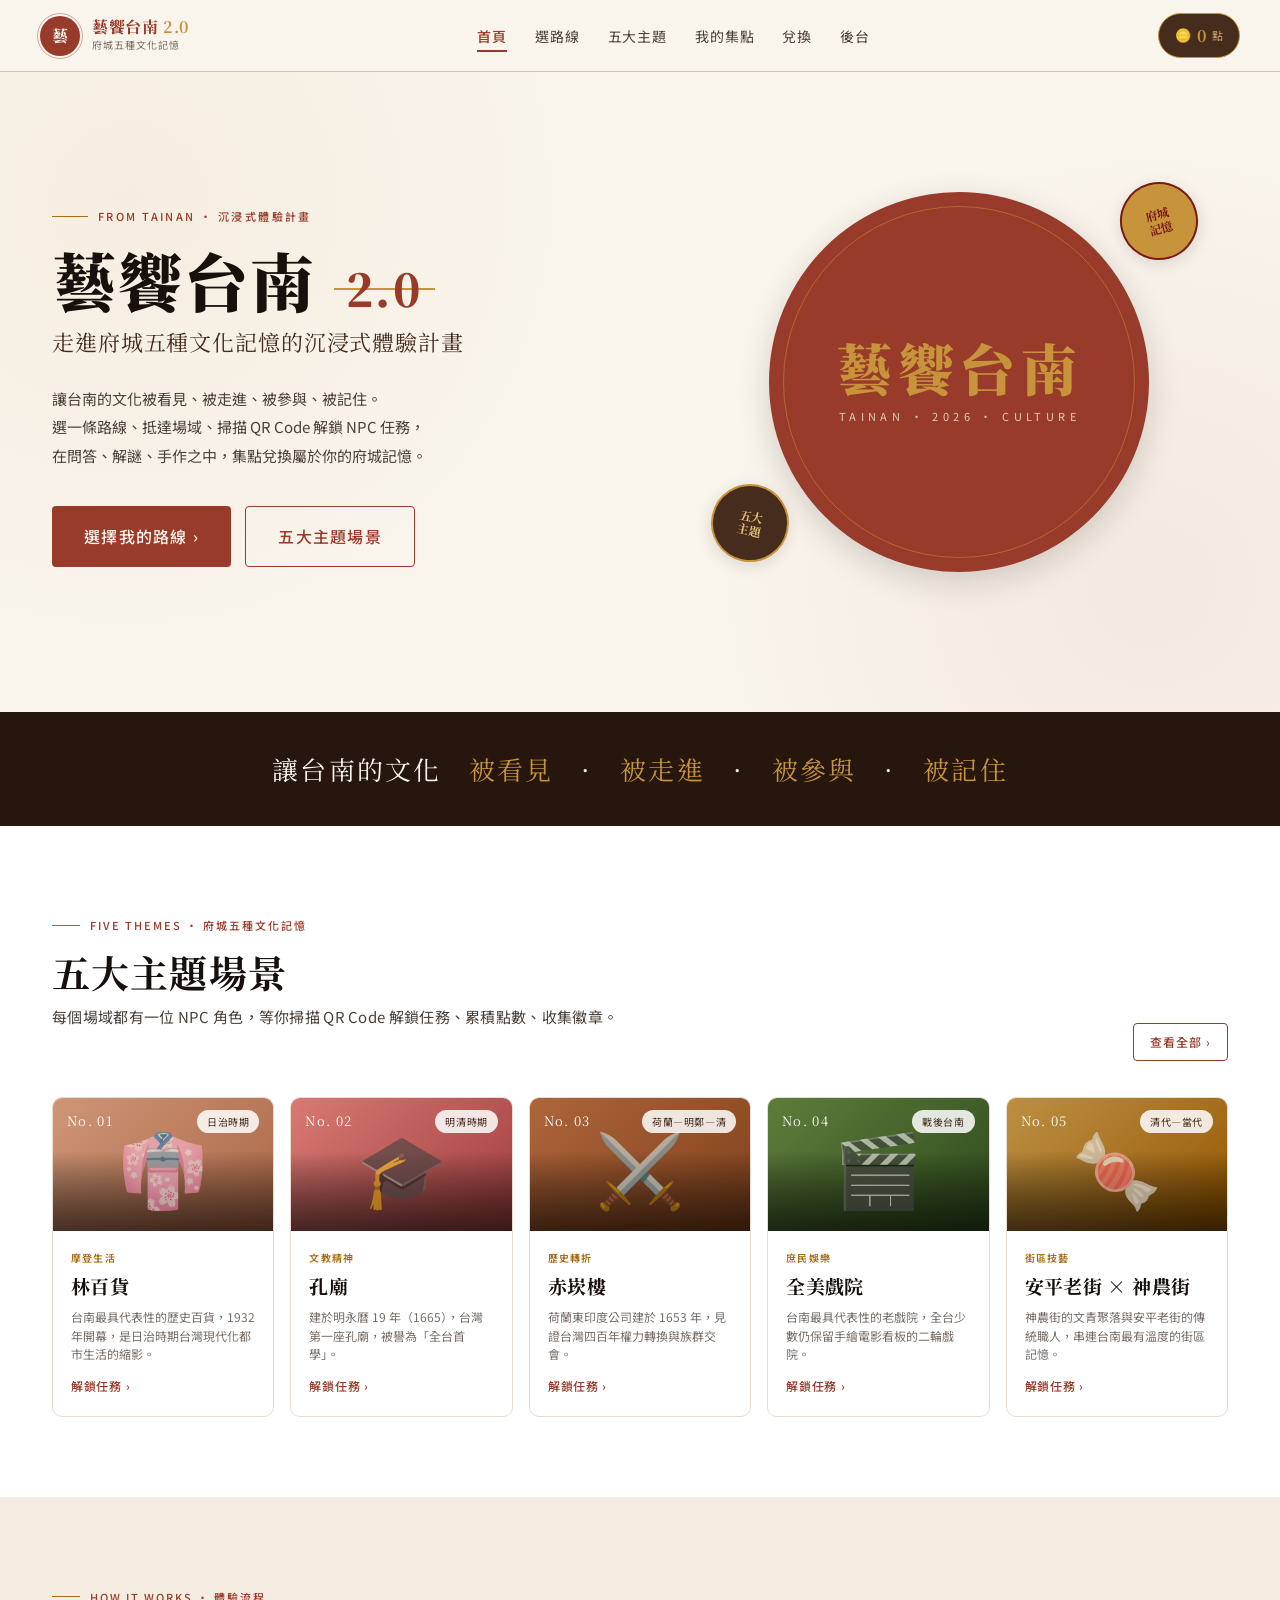
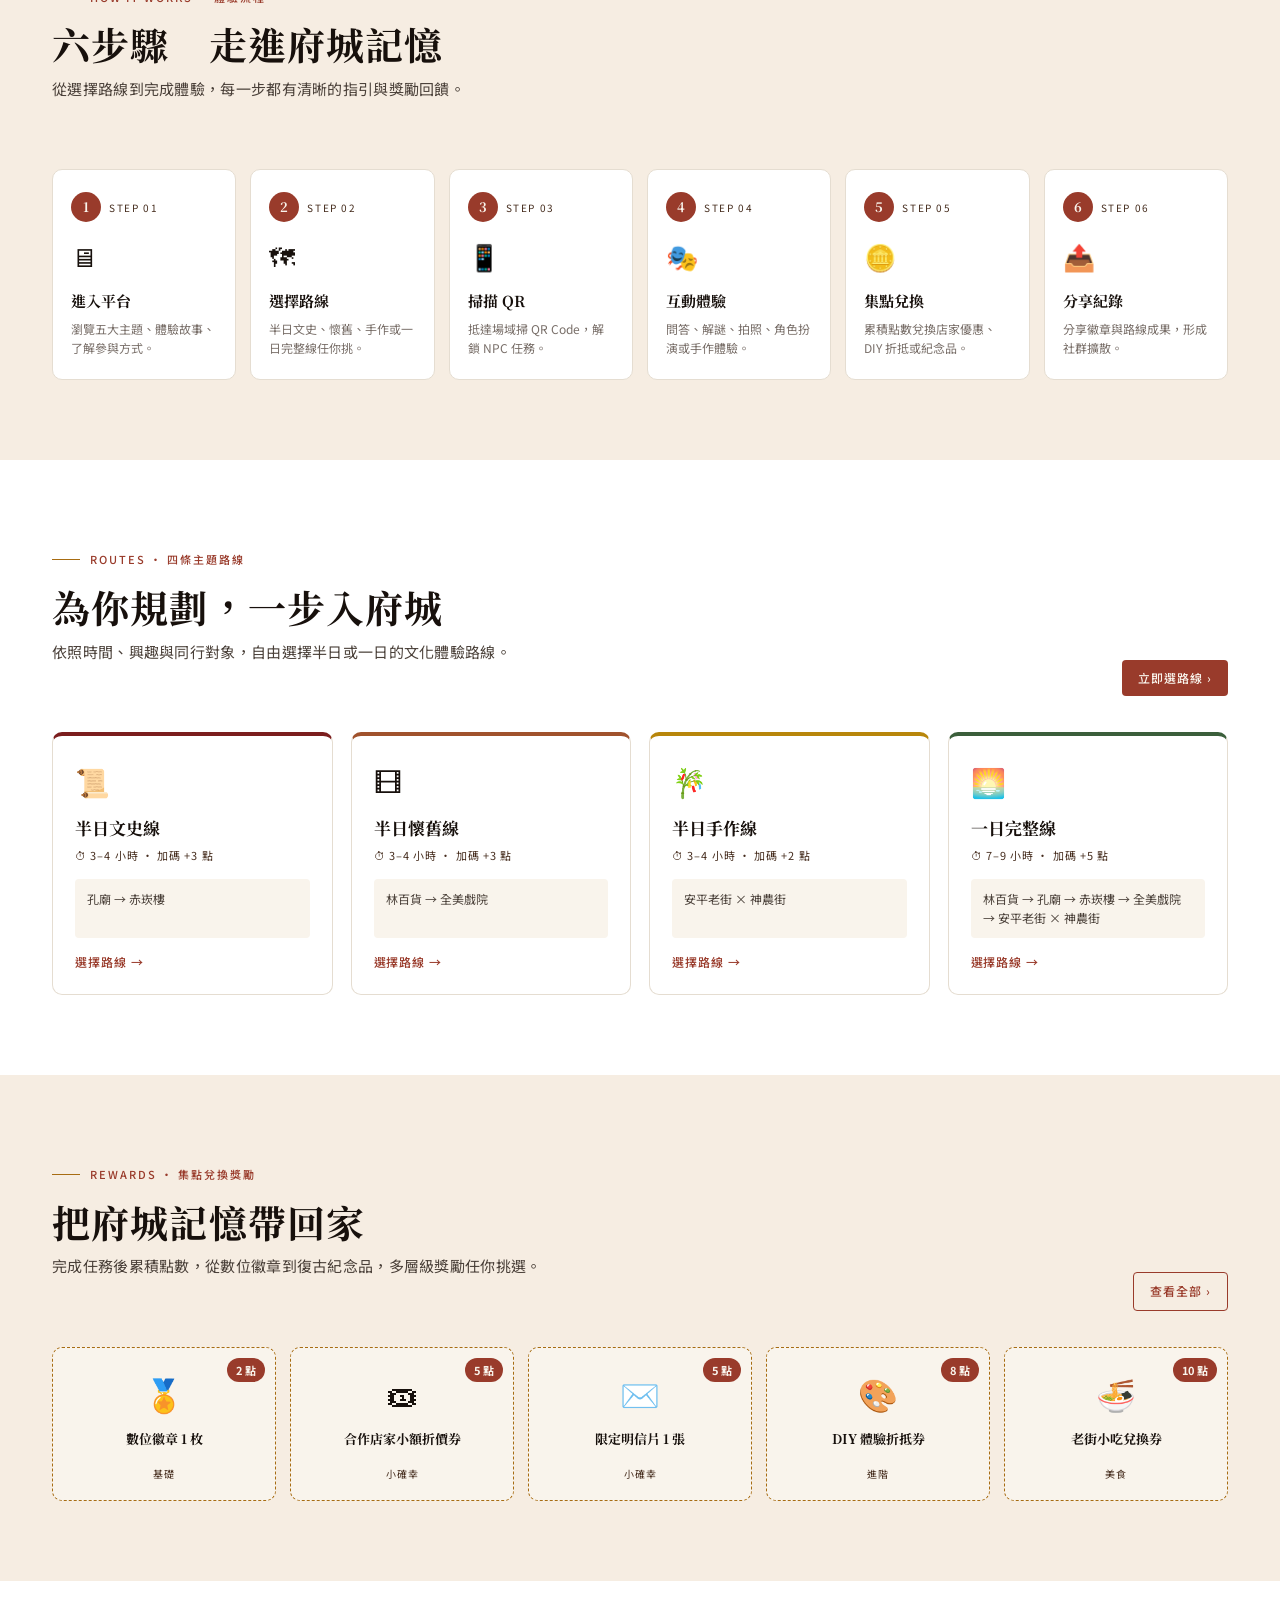
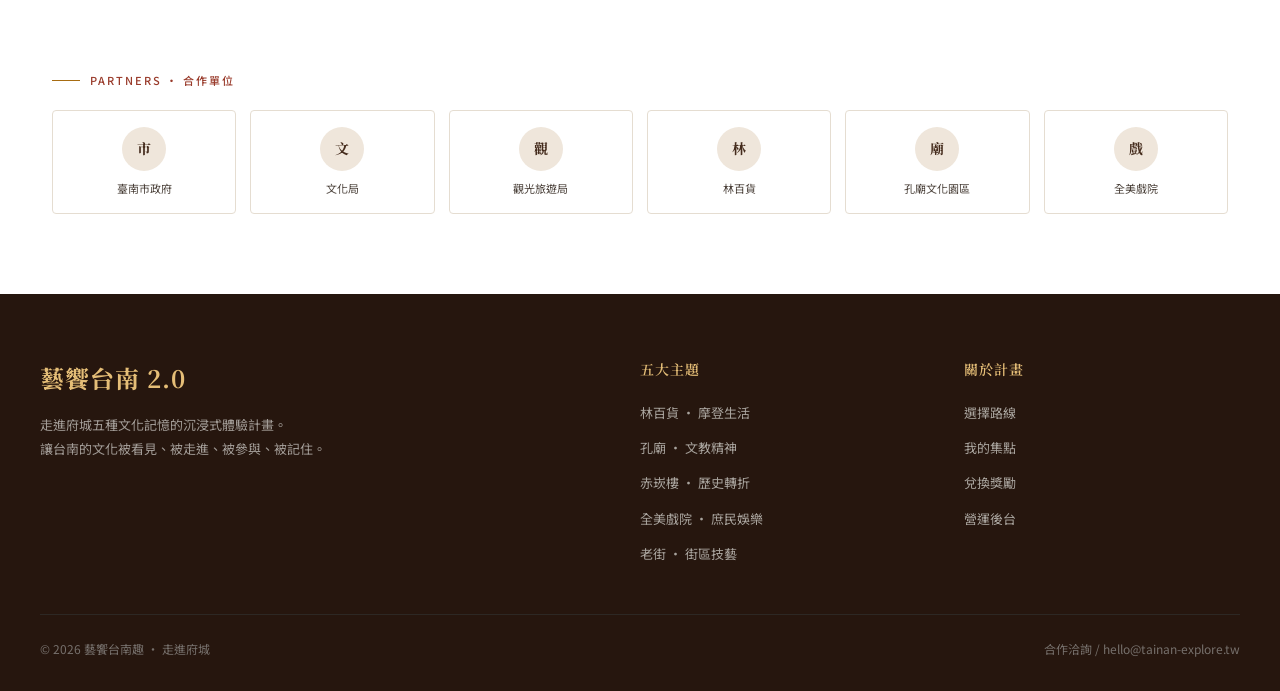
==== index.html @ fda9ffad "deploy: 藝饗台南 2.0 完整網站（全頁面）" ====
<!DOCTYPE html>
<html lang="zh-TW">
<head>
<meta charset="UTF-8">
<meta name="viewport" content="width=device-width, initial-scale=1.0">
<title>藝饗台南 2.0 — 走進府城五種文化記憶</title>
<link rel="preconnect" href="https://fonts.googleapis.com">
<link rel="preconnect" href="https://fonts.gstatic.com" crossorigin>
<link href="https://fonts.googleapis.com/css2?family=Noto+Serif+TC:wght@400;500;600;700;900&family=Noto+Sans+TC:wght@300;400;500;700&display=swap" rel="stylesheet">

<style>
/* ============================================================
   藝饗台南 2.0 — 全域樣式
   米白 / 磚紅 / 深咖啡 / 墨綠 / 暖金
   ============================================================ */

:root {
  --cream:        oklch(97% 0.012 80);
  --cream-mid:    oklch(93% 0.018 75);
  --cream-dark:   oklch(88% 0.022 72);
  --brick:        oklch(48% 0.13 32);
  --brick-deep:   oklch(38% 0.13 28);
  --brick-light:  oklch(60% 0.12 32);
  --coffee:       oklch(32% 0.045 50);
  --coffee-dark:  oklch(22% 0.03 50);
  --green:        oklch(38% 0.07 145);
  --green-deep:   oklch(28% 0.06 145);
  --gold:         oklch(70% 0.12 78);
  --gold-light:   oklch(82% 0.10 82);
  --gold-deep:    oklch(58% 0.12 70);
  --ink:          oklch(18% 0.015 50);
  --ink-soft:     oklch(38% 0.018 55);
  --ink-mute:     oklch(55% 0.015 55);
  --border:       oklch(82% 0.025 70);
  --border-soft:  oklch(90% 0.018 75);

  --font-serif:   'Noto Serif TC', 'Songti SC', serif;
  --font-sans:    'Noto Sans TC', 'Helvetica Neue', sans-serif;

  --radius-sm:    4px;
  --radius-md:    10px;
  --radius-lg:    18px;
  --shadow-sm:    0 1px 4px oklch(18% 0.01 55 / 0.10);
  --shadow-md:    0 4px 16px oklch(18% 0.01 55 / 0.12);
  --shadow-lg:    0 10px 32px oklch(18% 0.01 55 / 0.16);
}

*, *::before, *::after { box-sizing: border-box; margin: 0; padding: 0; }
html { scroll-behavior: smooth; }
body {
  font-family: var(--font-sans);
  background: var(--cream);
  color: var(--ink);
  line-height: 1.7;
  -webkit-font-smoothing: antialiased;
}
img { max-width: 100%; display: block; }
a { color: inherit; text-decoration: none; }

/* ── NAV ─────────────────────────────────────────────── */
.nav {
  position: sticky; top: 0; z-index: 100;
  background: oklch(97% 0.012 80 / 0.96);
  backdrop-filter: blur(10px);
  border-bottom: 1px solid var(--border);
  display: flex; align-items: center; justify-content: space-between;
  padding: 0 40px;
  height: 72px;
  gap: 24px;
}
.nav-logo {
  font-family: var(--font-serif);
  color: var(--brick);
  display: flex; align-items: center; gap: 12px;
  flex-shrink: 0;
}
.nav-logo-mark {
  width: 40px; height: 40px;
  background: var(--brick);
  color: var(--cream);
  border-radius: 50%;
  display: flex; align-items: center; justify-content: center;
  font-size: 16px; font-weight: 700;
  font-family: var(--font-serif);
  position: relative;
}
.nav-logo-mark::after {
  content: ''; position: absolute; inset: -3px;
  border: 1px solid var(--brick); border-radius: 50%;
  opacity: 0.4;
}
.nav-logo-title { font-size: 16px; font-weight: 700; letter-spacing: 0.04em; line-height: 1.1; }
.nav-logo-sub { font-size: 10px; color: var(--ink-mute); font-family: var(--font-sans); letter-spacing: 0.1em; }
.nav-links { display: flex; gap: 28px; list-style: none; flex: 1; justify-content: center; }
.nav-links a {
  font-size: 14px; color: var(--ink-soft);
  letter-spacing: 0.06em;
  padding-bottom: 4px;
  border-bottom: 2px solid transparent;
  transition: all 0.2s;
}
.nav-links a:hover { color: var(--brick); }
.nav-links a.active { color: var(--brick); border-bottom-color: var(--brick); font-weight: 500; }
.nav-points {
  display: flex; align-items: center; gap: 6px;
  background: var(--coffee);
  color: var(--gold-light);
  padding: 8px 16px;
  border-radius: 40px;
  font-size: 13px;
  border: 1.5px solid var(--gold);
  transition: all 0.2s;
}
.nav-points:hover { background: var(--coffee-dark); transform: translateY(-1px); }
.nav-points-num { font-size: 16px; font-weight: 700; font-family: var(--font-serif); color: var(--gold); }
.nav-points-label { font-size: 11px; opacity: 0.85; }

@media (max-width: 1100px) {
  .nav { padding: 0 20px; gap: 12px; }
  .nav-logo-title { font-size: 14px; }
  .nav-logo-sub { display: none; }
  .nav-links { gap: 16px; }
  .nav-links a { font-size: 13px; }
}
@media (max-width: 760px) { .nav-links { display: none; } }

/* ── BUTTONS ─────────────────────────────────────────── */
.btn {
  display: inline-flex; align-items: center; gap: 8px;
  font-family: var(--font-sans);
  font-size: 14px; font-weight: 500;
  letter-spacing: 0.08em;
  padding: 12px 24px;
  border-radius: var(--radius-sm);
  border: none; cursor: pointer;
  transition: all 0.2s;
  white-space: nowrap;
}
.btn-primary { background: var(--brick); color: var(--cream); }
.btn-primary:hover { background: var(--brick-deep); transform: translateY(-1px); box-shadow: var(--shadow-md); }
.btn-outline { background: transparent; color: var(--brick); border: 1.5px solid var(--brick); }
.btn-outline:hover { background: var(--brick); color: var(--cream); }
.btn-lg { padding: 16px 32px; font-size: 16px; }
.btn-sm { padding: 8px 16px; font-size: 12px; }

/* ── CONTAINER / SECTION ────────────────────────────── */
.container { max-width: 1240px; margin: 0 auto; padding: 0 32px; }
.section { padding: 80px 0; }
.section-alt { background: white; }
.section-tinted { background: oklch(95% 0.018 72); }

.section-eyebrow {
  font-size: 11px; letter-spacing: 0.18em; text-transform: uppercase;
  color: var(--brick); margin-bottom: 14px;
  display: inline-flex; align-items: center; gap: 10px;
  font-weight: 500;
}
.section-eyebrow::before {
  content: ''; display: block; width: 28px; height: 1px; background: var(--gold-deep);
}
.section-title {
  font-family: var(--font-serif);
  font-size: clamp(26px, 3vw, 38px);
  font-weight: 700; color: var(--ink);
  letter-spacing: 0.03em;
  line-height: 1.25;
  margin-bottom: 8px;
}
.section-subtitle {
  font-size: 15px; color: var(--ink-soft);
  margin-bottom: 32px;
  letter-spacing: 0.02em;
  max-width: 720px;
}
.section-header {
  display: flex; align-items: flex-end; justify-content: space-between;
  margin-bottom: 36px; gap: 24px; flex-wrap: wrap;
}

/* ── HERO ────────────────────────────────────── */
.hero {
  position: relative;
  background: var(--cream);
  overflow: hidden;
  padding: 80px 0 100px;
}
.hero-inner {
  position: relative;
  max-width: 1240px; margin: 0 auto;
  padding: 0 32px;
  display: grid; grid-template-columns: 1.1fr 1fr;
  gap: 48px;
  align-items: center;
}
@media (max-width: 980px) {
  .hero-inner { grid-template-columns: 1fr; }
  .hero { padding: 56px 0 64px; }
}
.hero-eyebrow {
  font-size: 11px; letter-spacing: 0.22em; text-transform: uppercase;
  color: var(--brick);
  margin-bottom: 18px;
  display: inline-flex; align-items: center; gap: 10px;
  font-weight: 500;
}
.hero-eyebrow::before {
  content: ''; width: 36px; height: 1px; background: var(--gold-deep);
}
.hero-title {
  font-family: var(--font-serif);
  font-size: clamp(36px, 5.5vw, 64px);
  font-weight: 900;
  line-height: 1.12;
  letter-spacing: 0.03em;
  color: var(--ink);
  margin-bottom: 8px;
}
.hero-title .version {
  color: var(--brick);
  font-size: 0.7em;
  letter-spacing: 0.06em;
  display: inline-block;
  padding: 0 12px;
  position: relative;
}
.hero-title .version::before {
  content: ''; position: absolute;
  left: 0; right: 0; top: 50%; height: 2px;
  background: var(--gold);
  z-index: -1;
}
.hero-subtitle {
  font-family: var(--font-serif);
  font-size: clamp(18px, 2vw, 22px);
  color: var(--coffee);
  letter-spacing: 0.04em;
  margin-bottom: 24px;
}
.hero-slogan {
  font-size: 15px;
  color: var(--ink-soft);
  line-height: 1.9;
  margin-bottom: 36px;
  max-width: 540px;
}
.hero-actions { display: flex; gap: 14px; flex-wrap: wrap; }

/* hero visual */
.hero-visual {
  position: relative;
  height: 460px;
}
@media (max-width: 980px) { .hero-visual { height: 360px; } }
.hero-circle {
  position: absolute;
  width: 380px; height: 380px;
  border-radius: 50%;
  background: var(--brick);
  top: 50%; left: 50%; transform: translate(-50%, -50%);
  display: flex; align-items: center; justify-content: center;
  flex-direction: column;
  color: var(--cream);
  box-shadow: var(--shadow-lg);
}
.hero-circle::before {
  content: ''; position: absolute; inset: 14px;
  border: 1px solid var(--gold); border-radius: 50%;
  opacity: 0.5;
}
.hero-circle-text-cn {
  font-family: var(--font-serif);
  font-size: 56px; font-weight: 900;
  letter-spacing: 0.1em;
  color: var(--gold);
  line-height: 1;
}
.hero-circle-text-en {
  font-size: 11px; letter-spacing: 0.4em;
  color: oklch(85% 0.04 80);
  margin-top: 12px;
}
.hero-stamp {
  position: absolute;
  font-family: var(--font-serif);
  background: var(--gold);
  color: var(--brick-deep);
  border: 2px solid var(--brick-deep);
  width: 78px; height: 78px;
  border-radius: 50%;
  display: flex; align-items: center; justify-content: center;
  font-weight: 700;
  text-align: center;
  font-size: 12px;
  line-height: 1.2;
  transform: rotate(-15deg);
  box-shadow: var(--shadow-md);
}
.hero-stamp-1 { top: 30px; right: 30px; }
.hero-stamp-2 { bottom: 50px; left: 20px; transform: rotate(12deg); background: var(--coffee); color: var(--gold-light); border-color: var(--gold); }
@media (max-width: 980px) {
  .hero-circle { width: 280px; height: 280px; }
  .hero-circle-text-cn { font-size: 40px; }
  .hero-stamp { width: 60px; height: 60px; font-size: 11px; }
}

.hero-bg-pattern {
  position: absolute; inset: 0;
  background-image:
    radial-gradient(circle at 10% 20%, oklch(70% 0.12 78 / 0.07) 0, transparent 35%),
    radial-gradient(circle at 90% 80%, oklch(48% 0.13 32 / 0.06) 0, transparent 35%);
  pointer-events: none;
}

/* ── 五大主題 ────────────────────────────────────── */
.themes-grid {
  display: grid; grid-template-columns: repeat(5, 1fr); gap: 16px;
}
@media (max-width: 1100px) { .themes-grid { grid-template-columns: repeat(2, 1fr); } }
@media (max-width: 520px)  { .themes-grid { grid-template-columns: 1fr; } }
.theme-card {
  position: relative; overflow: hidden;
  border-radius: var(--radius-md);
  background: white;
  border: 1px solid var(--border-soft);
  height: 320px;
  display: flex; flex-direction: column;
  transition: transform 0.25s, box-shadow 0.25s;
}
.theme-card:hover { transform: translateY(-4px); box-shadow: var(--shadow-md); }
.theme-card-img {
  height: 170px; position: relative;
}
.theme-card-img::after {
  content: ''; position: absolute; inset: 0;
  background: linear-gradient(to top, oklch(0% 0 0 / 0.4), transparent 60%);
}
.theme-card-num {
  position: absolute; top: 12px; left: 14px;
  font-family: var(--font-serif);
  font-size: 13px; color: white;
  letter-spacing: 0.1em;
  z-index: 2;
}
.theme-card-era {
  position: absolute; top: 12px; right: 14px;
  background: oklch(100% 0 0 / 0.85);
  color: var(--coffee);
  font-size: 10px;
  padding: 3px 10px;
  border-radius: 12px;
  z-index: 2;
  letter-spacing: 0.06em;
}
.theme-card-body {
  padding: 18px 18px 20px;
  flex: 1;
  display: flex; flex-direction: column;
}
.theme-card-theme {
  font-size: 10px; letter-spacing: 0.12em;
  color: var(--gold-deep); text-transform: uppercase;
  margin-bottom: 4px;
  font-weight: 600;
}
.theme-card-name {
  font-family: var(--font-serif);
  font-size: 19px; font-weight: 700;
  color: var(--ink); margin-bottom: 6px;
  letter-spacing: 0.02em;
}
.theme-card-desc {
  font-size: 12px; color: var(--ink-mute);
  line-height: 1.55; flex: 1;
}
.theme-card-cta {
  margin-top: 12px;
  font-size: 12px; font-weight: 500;
  color: var(--brick); letter-spacing: 0.06em;
}
/* placeholder colors per theme */
.ph-lin      { background: linear-gradient(135deg, oklch(72% 0.08 50), oklch(58% 0.10 45)); }
.ph-confucius{ background: linear-gradient(135deg, oklch(68% 0.12 25), oklch(50% 0.13 22)); }
.ph-chihkan  { background: linear-gradient(135deg, oklch(58% 0.11 50), oklch(45% 0.10 48)); }
.ph-chuanmei { background: linear-gradient(135deg, oklch(55% 0.10 130), oklch(38% 0.08 135)); }
.ph-street   { background: linear-gradient(135deg, oklch(68% 0.11 80), oklch(52% 0.12 65)); }
.ph-icon {
  position: absolute; inset: 0;
  display: flex; align-items: center; justify-content: center;
  font-size: 72px;
  z-index: 1;
  opacity: 0.6;
}

/* ── FLOW (使用流程) ────────────────────────────────────── */
.flow-grid {
  display: grid; grid-template-columns: repeat(6, 1fr); gap: 14px;
}
@media (max-width: 1100px) { .flow-grid { grid-template-columns: repeat(3, 1fr); } }
@media (max-width: 600px)  { .flow-grid { grid-template-columns: repeat(2, 1fr); } }
.flow-step {
  background: white;
  border-radius: var(--radius-md);
  padding: 22px 18px;
  position: relative;
  border: 1px solid var(--border-soft);
}
.flow-step-num {
  display: flex; align-items: center; gap: 8px;
  margin-bottom: 12px;
}
.flow-step-num-circle {
  width: 30px; height: 30px;
  border-radius: 50%;
  background: var(--brick);
  color: var(--cream);
  font-family: var(--font-serif);
  font-size: 13px; font-weight: 700;
  display: flex; align-items: center; justify-content: center;
}
.flow-step-num-label {
  font-size: 10px; letter-spacing: 0.16em;
  color: var(--coffee); text-transform: uppercase;
}
.flow-step-icon {
  font-size: 26px;
  margin-bottom: 10px;
}
.flow-step-title {
  font-family: var(--font-serif);
  font-size: 15px; font-weight: 700;
  color: var(--ink);
  margin-bottom: 6px;
}
.flow-step-desc { font-size: 12px; color: var(--ink-mute); line-height: 1.55; }

/* ── ROUTES preview ────────────────────────────────────── */
.route-preview-grid {
  display: grid; grid-template-columns: repeat(4, 1fr); gap: 18px;
}
@media (max-width: 1000px) { .route-preview-grid { grid-template-columns: repeat(2, 1fr); } }
@media (max-width: 520px)  { .route-preview-grid { grid-template-columns: 1fr; } }
.route-mini {
  background: white;
  border-radius: var(--radius-md);
  padding: 22px;
  border: 1px solid var(--border-soft);
  border-top: 4px solid var(--brick);
  display: flex; flex-direction: column;
  transition: transform 0.25s, box-shadow 0.25s;
}
.route-mini:hover { transform: translateY(-3px); box-shadow: var(--shadow-md); }
.route-mini-icon { font-size: 28px; margin-bottom: 8px; }
.route-mini-name { font-family: var(--font-serif); font-size: 17px; font-weight: 700; margin-bottom: 4px; }
.route-mini-duration { font-size: 11px; color: var(--coffee); letter-spacing: 0.1em; margin-bottom: 14px; }
.route-mini-spots {
  font-size: 12px; color: var(--ink-soft);
  flex: 1;
  background: var(--cream);
  padding: 10px 12px;
  border-radius: var(--radius-sm);
  line-height: 1.6;
}
.route-mini-cta {
  margin-top: 14px;
  font-size: 12px; font-weight: 500;
  color: var(--brick); letter-spacing: 0.08em;
  display: flex; align-items: center; gap: 4px;
}

/* ── REWARDS strip ────────────────────────────────────── */
.rewards-strip {
  display: grid;
  grid-template-columns: repeat(5, 1fr);
  gap: 14px;
}
@media (max-width: 900px) { .rewards-strip { grid-template-columns: repeat(2, 1fr); } }
.reward-mini {
  background: var(--cream);
  border: 1px dashed var(--gold-deep);
  border-radius: var(--radius-md);
  padding: 18px;
  text-align: center;
  position: relative;
}
.reward-mini-icon { font-size: 32px; margin-bottom: 8px; }
.reward-mini-cost {
  position: absolute; top: 10px; right: 10px;
  background: var(--brick); color: var(--cream);
  font-size: 11px; font-weight: 700;
  padding: 3px 9px; border-radius: 20px;
}
.reward-mini-name {
  font-family: var(--font-serif);
  font-size: 13px; font-weight: 700;
  color: var(--ink);
  margin-bottom: 4px; min-height: 2.5em;
}
.reward-mini-tier { font-size: 10px; color: var(--coffee); letter-spacing: 0.1em; }

/* ── PARTNERS ────────────────────────────────────── */
.partner-grid {
  display: grid;
  grid-template-columns: repeat(6, 1fr);
  gap: 14px;
}
@media (max-width: 800px) { .partner-grid { grid-template-columns: repeat(3, 1fr); } }
.partner-card {
  background: white;
  border-radius: var(--radius-sm);
  padding: 16px;
  text-align: center;
  border: 1px solid var(--border-soft);
}
.partner-card-icon {
  width: 44px; height: 44px;
  margin: 0 auto 8px;
  background: var(--cream-mid);
  border-radius: 50%;
  display: flex; align-items: center; justify-content: center;
  font-family: var(--font-serif);
  color: var(--coffee);
  font-size: 14px; font-weight: 700;
}
.partner-card-name { font-size: 11px; color: var(--ink-soft); }

/* ── FOOTER ──────────────────────────────────────────── */
.footer {
  background: var(--coffee-dark);
  color: oklch(78% 0.01 70);
  padding: 64px 40px 32px;
}
.footer-inner {
  max-width: 1240px; margin: 0 auto;
  display: grid; grid-template-columns: 2fr 1fr 1fr; gap: 48px;
}
.footer-logo {
  font-family: var(--font-serif);
  font-size: 24px; font-weight: 700;
  color: var(--gold-light); margin-bottom: 14px;
  letter-spacing: 0.04em;
}
.footer-desc { font-size: 13px; line-height: 1.85; color: oklch(70% 0.01 70); }
.footer-col h4 {
  font-family: var(--font-serif);
  font-size: 14px; font-weight: 600;
  color: var(--gold-light); margin-bottom: 16px;
  letter-spacing: 0.06em;
}
.footer-col ul { list-style: none; }
.footer-col ul li { margin-bottom: 8px; }
.footer-col ul li a {
  color: oklch(72% 0.01 70);
  font-size: 13px; transition: color 0.2s;
}
.footer-col ul li a:hover { color: var(--gold-light); }
.footer-bottom {
  max-width: 1240px; margin: 40px auto 0;
  padding-top: 24px; border-top: 1px solid oklch(28% 0.01 55);
  font-size: 12px; color: oklch(55% 0.01 55);
  display: flex; justify-content: space-between; flex-wrap: wrap; gap: 10px;
}
@media (max-width: 760px) {
  .footer-inner { grid-template-columns: 1fr; gap: 28px; }
  .footer { padding: 48px 24px 24px; }
}

/* ── ANIMATIONS ──────────────────────────────────────────── */
@keyframes fadeUp {
  from { opacity: 0; transform: translateY(16px); }
  to   { opacity: 1; transform: translateY(0); }
}
.hero-inner > * { animation: fadeUp 0.65s ease both; }
.hero-inner > *:nth-child(2) { animation-delay: 0.15s; }

@keyframes pulse {
  0%, 100% { transform: translate(-50%,-50%) scale(1); }
  50%       { transform: translate(-50%,-50%) scale(1.015); }
}
.hero-circle { animation: pulse 4s ease-in-out infinite; }
</style>
</head>
<body>

<!-- ── NAV ──────────────────────────────── -->
<nav class="nav">
  <a href="index.html" class="nav-logo">
    <div class="nav-logo-mark">藝</div>
    <div>
      <div class="nav-logo-title">藝饗台南 <span style="color:var(--gold);">2.0</span></div>
      <div class="nav-logo-sub">府城五種文化記憶</div>
    </div>
  </a>
  <ul class="nav-links">
    <li><a href="index.html" class="active">首頁</a></li>
    <li><a href="routes.html">選路線</a></li>
    <li><a href="explore.html">五大主題</a></li>
    <li><a href="points.html">我的集點</a></li>
    <li><a href="rewards.html">兌換</a></li>
    <li><a href="dashboard.html">後台</a></li>
  </ul>
  <a href="points.html" class="nav-points">
    <span>🪙</span>
    <span class="nav-points-num" id="pts">0</span>
    <span class="nav-points-label">點</span>
  </a>
</nav>

<!-- ── HERO ──────────────────────────────── -->
<section class="hero">
  <div class="hero-bg-pattern"></div>
  <div class="hero-inner">
    <div>
      <div class="hero-eyebrow">FROM TAINAN · 沉浸式體驗計畫</div>
      <h1 class="hero-title">
        藝饗台南 <span class="version">2.0</span>
      </h1>
      <div class="hero-subtitle">走進府城五種文化記憶的沉浸式體驗計畫</div>
      <p class="hero-slogan">
        讓台南的文化被看見、被走進、被參與、被記住。<br>
        選一條路線、抵達場域、掃描 QR Code 解鎖 NPC 任務，<br>
        在問答、解謎、手作之中，集點兌換屬於你的府城記憶。
      </p>
      <div class="hero-actions">
        <a href="routes.html" class="btn btn-primary btn-lg">選擇我的路線 ›</a>
        <a href="explore.html" class="btn btn-outline btn-lg">五大主題場景</a>
      </div>
    </div>
    <div class="hero-visual">
      <div class="hero-circle">
        <div class="hero-circle-text-cn">藝饗台南</div>
        <div class="hero-circle-text-en">TAINAN · 2026 · CULTURE</div>
      </div>
      <div class="hero-stamp hero-stamp-1">府城<br>記憶</div>
      <div class="hero-stamp hero-stamp-2">五大<br>主題</div>
    </div>
  </div>
</section>

<!-- ── 品牌主張 strip ──────────────────────────────── -->
<section style="background:var(--coffee-dark);color:var(--cream);padding:36px 0;">
  <div class="container" style="text-align:center;">
    <div style="font-family:var(--font-serif);font-size:clamp(18px,2.4vw,26px);letter-spacing:0.08em;line-height:1.6;">
      讓台南的文化　<span style="color:var(--gold);">被看見</span>　·　<span style="color:var(--gold);">被走進</span>　·　<span style="color:var(--gold);">被參與</span>　·　<span style="color:var(--gold);">被記住</span>
    </div>
  </div>
</section>

<!-- ── 五大主題 ──────────────────────────────── -->
<section class="section section-alt">
  <div class="container">
    <div class="section-header">
      <div>
        <div class="section-eyebrow">FIVE THEMES · 府城五種文化記憶</div>
        <h2 class="section-title">五大主題場景</h2>
        <p class="section-subtitle">每個場域都有一位 NPC 角色，等你掃描 QR Code 解鎖任務、累積點數、收集徽章。</p>
      </div>
      <a href="explore.html" class="btn btn-outline btn-sm">查看全部 ›</a>
    </div>
    <div class="themes-grid" id="themes-mount"></div>
  </div>
</section>

<!-- ── 使用流程 ──────────────────────────────── -->
<section class="section section-tinted">
  <div class="container">
    <div class="section-header">
      <div>
        <div class="section-eyebrow">HOW IT WORKS · 體驗流程</div>
        <h2 class="section-title">六步驟　走進府城記憶</h2>
        <p class="section-subtitle">從選擇路線到完成體驗，每一步都有清晰的指引與獎勵回饋。</p>
      </div>
    </div>
    <div class="flow-grid">
      <div class="flow-step">
        <div class="flow-step-num"><div class="flow-step-num-circle">1</div><div class="flow-step-num-label">STEP 01</div></div>
        <div class="flow-step-icon">🖥</div>
        <div class="flow-step-title">進入平台</div>
        <div class="flow-step-desc">瀏覽五大主題、體驗故事、了解參與方式。</div>
      </div>
      <div class="flow-step">
        <div class="flow-step-num"><div class="flow-step-num-circle">2</div><div class="flow-step-num-label">STEP 02</div></div>
        <div class="flow-step-icon">🗺</div>
        <div class="flow-step-title">選擇路線</div>
        <div class="flow-step-desc">半日文史、懷舊、手作或一日完整線任你挑。</div>
      </div>
      <div class="flow-step">
        <div class="flow-step-num"><div class="flow-step-num-circle">3</div><div class="flow-step-num-label">STEP 03</div></div>
        <div class="flow-step-icon">📱</div>
        <div class="flow-step-title">掃描 QR</div>
        <div class="flow-step-desc">抵達場域掃 QR Code，解鎖 NPC 任務。</div>
      </div>
      <div class="flow-step">
        <div class="flow-step-num"><div class="flow-step-num-circle">4</div><div class="flow-step-num-label">STEP 04</div></div>
        <div class="flow-step-icon">🎭</div>
        <div class="flow-step-title">互動體驗</div>
        <div class="flow-step-desc">問答、解謎、拍照、角色扮演或手作體驗。</div>
      </div>
      <div class="flow-step">
        <div class="flow-step-num"><div class="flow-step-num-circle">5</div><div class="flow-step-num-label">STEP 05</div></div>
        <div class="flow-step-icon">🪙</div>
        <div class="flow-step-title">集點兌換</div>
        <div class="flow-step-desc">累積點數兌換店家優惠、DIY 折抵或紀念品。</div>
      </div>
      <div class="flow-step">
        <div class="flow-step-num"><div class="flow-step-num-circle">6</div><div class="flow-step-num-label">STEP 06</div></div>
        <div class="flow-step-icon">📤</div>
        <div class="flow-step-title">分享紀錄</div>
        <div class="flow-step-desc">分享徽章與路線成果，形成社群擴散。</div>
      </div>
    </div>
  </div>
</section>

<!-- ── 四條路線 ──────────────────────────────── -->
<section class="section section-alt">
  <div class="container">
    <div class="section-header">
      <div>
        <div class="section-eyebrow">ROUTES · 四條主題路線</div>
        <h2 class="section-title">為你規劃，一步入府城</h2>
        <p class="section-subtitle">依照時間、興趣與同行對象，自由選擇半日或一日的文化體驗路線。</p>
      </div>
      <a href="routes.html" class="btn btn-primary btn-sm">立即選路線 ›</a>
    </div>
    <div class="route-preview-grid" id="routes-mount"></div>
  </div>
</section>

<!-- ── 獎勵預覽 ──────────────────────────────── -->
<section class="section section-tinted">
  <div class="container">
    <div class="section-header">
      <div>
        <div class="section-eyebrow">REWARDS · 集點兌換獎勵</div>
        <h2 class="section-title">把府城記憶帶回家</h2>
        <p class="section-subtitle">完成任務後累積點數，從數位徽章到復古紀念品，多層級獎勵任你挑選。</p>
      </div>
      <a href="rewards.html" class="btn btn-outline btn-sm">查看全部 ›</a>
    </div>
    <div class="rewards-strip" id="rewards-mount"></div>
  </div>
</section>

<!-- ── 合作夥伴 ──────────────────────────────── -->
<section class="section section-alt">
  <div class="container">
    <div class="section-eyebrow" style="margin-bottom:20px;">PARTNERS · 合作單位</div>
    <div class="partner-grid">
      <div class="partner-card"><div class="partner-card-icon">市</div><div class="partner-card-name">臺南市政府</div></div>
      <div class="partner-card"><div class="partner-card-icon">文</div><div class="partner-card-name">文化局</div></div>
      <div class="partner-card"><div class="partner-card-icon">觀</div><div class="partner-card-name">觀光旅遊局</div></div>
      <div class="partner-card"><div class="partner-card-icon">林</div><div class="partner-card-name">林百貨</div></div>
      <div class="partner-card"><div class="partner-card-icon">廟</div><div class="partner-card-name">孔廟文化園區</div></div>
      <div class="partner-card"><div class="partner-card-icon">戲</div><div class="partner-card-name">全美戲院</div></div>
    </div>
  </div>
</section>

<!-- ── FOOTER ──────────────────────────────── -->
<footer class="footer">
  <div class="footer-inner">
    <div>
      <div class="footer-logo">藝饗台南 2.0</div>
      <div class="footer-desc">走進府城五種文化記憶的沉浸式體驗計畫。<br>讓台南的文化被看見、被走進、被參與、被記住。</div>
    </div>
    <div class="footer-col">
      <h4>五大主題</h4>
      <ul>
        <li><a href="spot/lin.html">林百貨 · 摩登生活</a></li>
        <li><a href="spot/confucius.html">孔廟 · 文教精神</a></li>
        <li><a href="spot/chihkan.html">赤崁樓 · 歷史轉折</a></li>
        <li><a href="spot/chuanmei.html">全美戲院 · 庶民娛樂</a></li>
        <li><a href="spot/street.html">老街 · 街區技藝</a></li>
      </ul>
    </div>
    <div class="footer-col">
      <h4>關於計畫</h4>
      <ul>
        <li><a href="routes.html">選擇路線</a></li>
        <li><a href="points.html">我的集點</a></li>
        <li><a href="rewards.html">兌換獎勵</a></li>
        <li><a href="dashboard.html">營運後台</a></li>
      </ul>
    </div>
  </div>
  <div class="footer-bottom">
    <span>© 2026 藝饗台南趣 · 走進府城</span>
    <span>合作洽詢 / hello@tainan-explore.tw</span>
  </div>
</footer>

<script>
/* ── inline data (from app.js) ── */
const SPOTS = [
  { id:'lin',       name:'林百貨',         era:'日治時期',    theme:'摩登生活', npc:{avatar:'👘'}, desc:'台南最具代表性的歷史百貨，1932 年開幕，是日治時期台灣現代化都市生活的縮影。' },
  { id:'confucius', name:'孔廟',           era:'明清時期',    theme:'文教精神', npc:{avatar:'🎓'}, desc:'建於明永曆 19 年（1665），台灣第一座孔廟，被譽為「全台首學」。' },
  { id:'chihkan',   name:'赤崁樓',         era:'荷蘭—明鄭—清', theme:'歷史轉折', npc:{avatar:'⚔️'}, desc:'荷蘭東印度公司建於 1653 年，見證台灣四百年權力轉換與族群交會。' },
  { id:'chuanmei',  name:'全美戲院',       era:'戰後台南',    theme:'庶民娛樂', npc:{avatar:'🎬'}, desc:'台南最具代表性的老戲院，全台少數仍保留手繪電影看板的二輪戲院。' },
  { id:'street',    name:'安平老街 × 神農街', era:'清代—當代', theme:'街區技藝', npc:{avatar:'🍬'}, desc:'神農街的文青聚落與安平老街的傳統職人，串連台南最有溫度的街區記憶。' },
];

const ROUTES = [
  { id:'history', name:'半日文史線', duration:'3–4 小時', spots:['confucius','chihkan'],                     color:'#7B1E1E', icon:'📜', bonus:3 },
  { id:'retro',   name:'半日懷舊線', duration:'3–4 小時', spots:['lin','chuanmei'],                          color:'#A0522D', icon:'🎞', bonus:3 },
  { id:'craft',   name:'半日手作線', duration:'3–4 小時', spots:['street'],                                  color:'#B8860B', icon:'🎋', bonus:2 },
  { id:'full',    name:'一日完整線', duration:'7–9 小時', spots:['lin','confucius','chihkan','chuanmei','street'], color:'#3B5F3B', icon:'🌅', bonus:5 },
];

const REWARDS = [
  { cost:2,  name:'數位徽章 1 枚',     tier:'基礎',  icon:'🏅' },
  { cost:5,  name:'合作店家小額折價券', tier:'小確幸', icon:'🎟' },
  { cost:5,  name:'限定明信片 1 張',   tier:'小確幸', icon:'✉️' },
  { cost:8,  name:'DIY 體驗折抵券',   tier:'進階',  icon:'🎨' },
  { cost:10, name:'老街小吃兌換券',    tier:'美食',  icon:'🍜' },
];

/* ── points from localStorage ── */
function getPoints() {
  try { return JSON.parse(localStorage.getItem('tainan-2.0-state'))?.points || 0; }
  catch { return 0; }
}
document.getElementById('pts').textContent = getPoints();

/* ── render themes ── */
const spotNameMap = Object.fromEntries(SPOTS.map(s => [s.id, s.name]));
document.getElementById('themes-mount').innerHTML = SPOTS.map((s, i) => `
  <a href="spot/${s.id}.html" class="theme-card" style="text-decoration:none;color:inherit;">
    <div class="theme-card-img ph-${s.id}" style="position:relative;height:170px;overflow:hidden;">
      <div class="theme-card-num">No. ${String(i+1).padStart(2,'0')}</div>
      <div class="theme-card-era">${s.era}</div>
      <div class="ph-icon">${s.npc.avatar}</div>
      <div style="position:absolute;inset:0;background:linear-gradient(to top,rgba(0,0,0,.4),transparent 60%);"></div>
    </div>
    <div class="theme-card-body">
      <div class="theme-card-theme">${s.theme}</div>
      <div class="theme-card-name">${s.name}</div>
      <div class="theme-card-desc">${s.desc}</div>
      <div class="theme-card-cta">解鎖任務 ›</div>
    </div>
  </a>
`).join('');

/* ── render routes ── */
document.getElementById('routes-mount').innerHTML = ROUTES.map(r => {
  const names = r.spots.map(id => spotNameMap[id]).join(' → ');
  return `
  <div class="route-mini" style="border-top-color:${r.color};">
    <div class="route-mini-icon">${r.icon}</div>
    <div class="route-mini-name">${r.name}</div>
    <div class="route-mini-duration">⏱ ${r.duration} · 加碼 +${r.bonus} 點</div>
    <div class="route-mini-spots">${names}</div>
    <a href="routes.html#${r.id}" class="route-mini-cta">選擇路線 →</a>
  </div>`;
}).join('');

/* ── render rewards ── */
document.getElementById('rewards-mount').innerHTML = REWARDS.map(r => `
  <div class="reward-mini">
    <div class="reward-mini-cost">${r.cost} 點</div>
    <div class="reward-mini-icon">${r.icon}</div>
    <div class="reward-mini-name">${r.name}</div>
    <div class="reward-mini-tier">${r.tier}</div>
  </div>
`).join('');
</script>

</body>
</html>
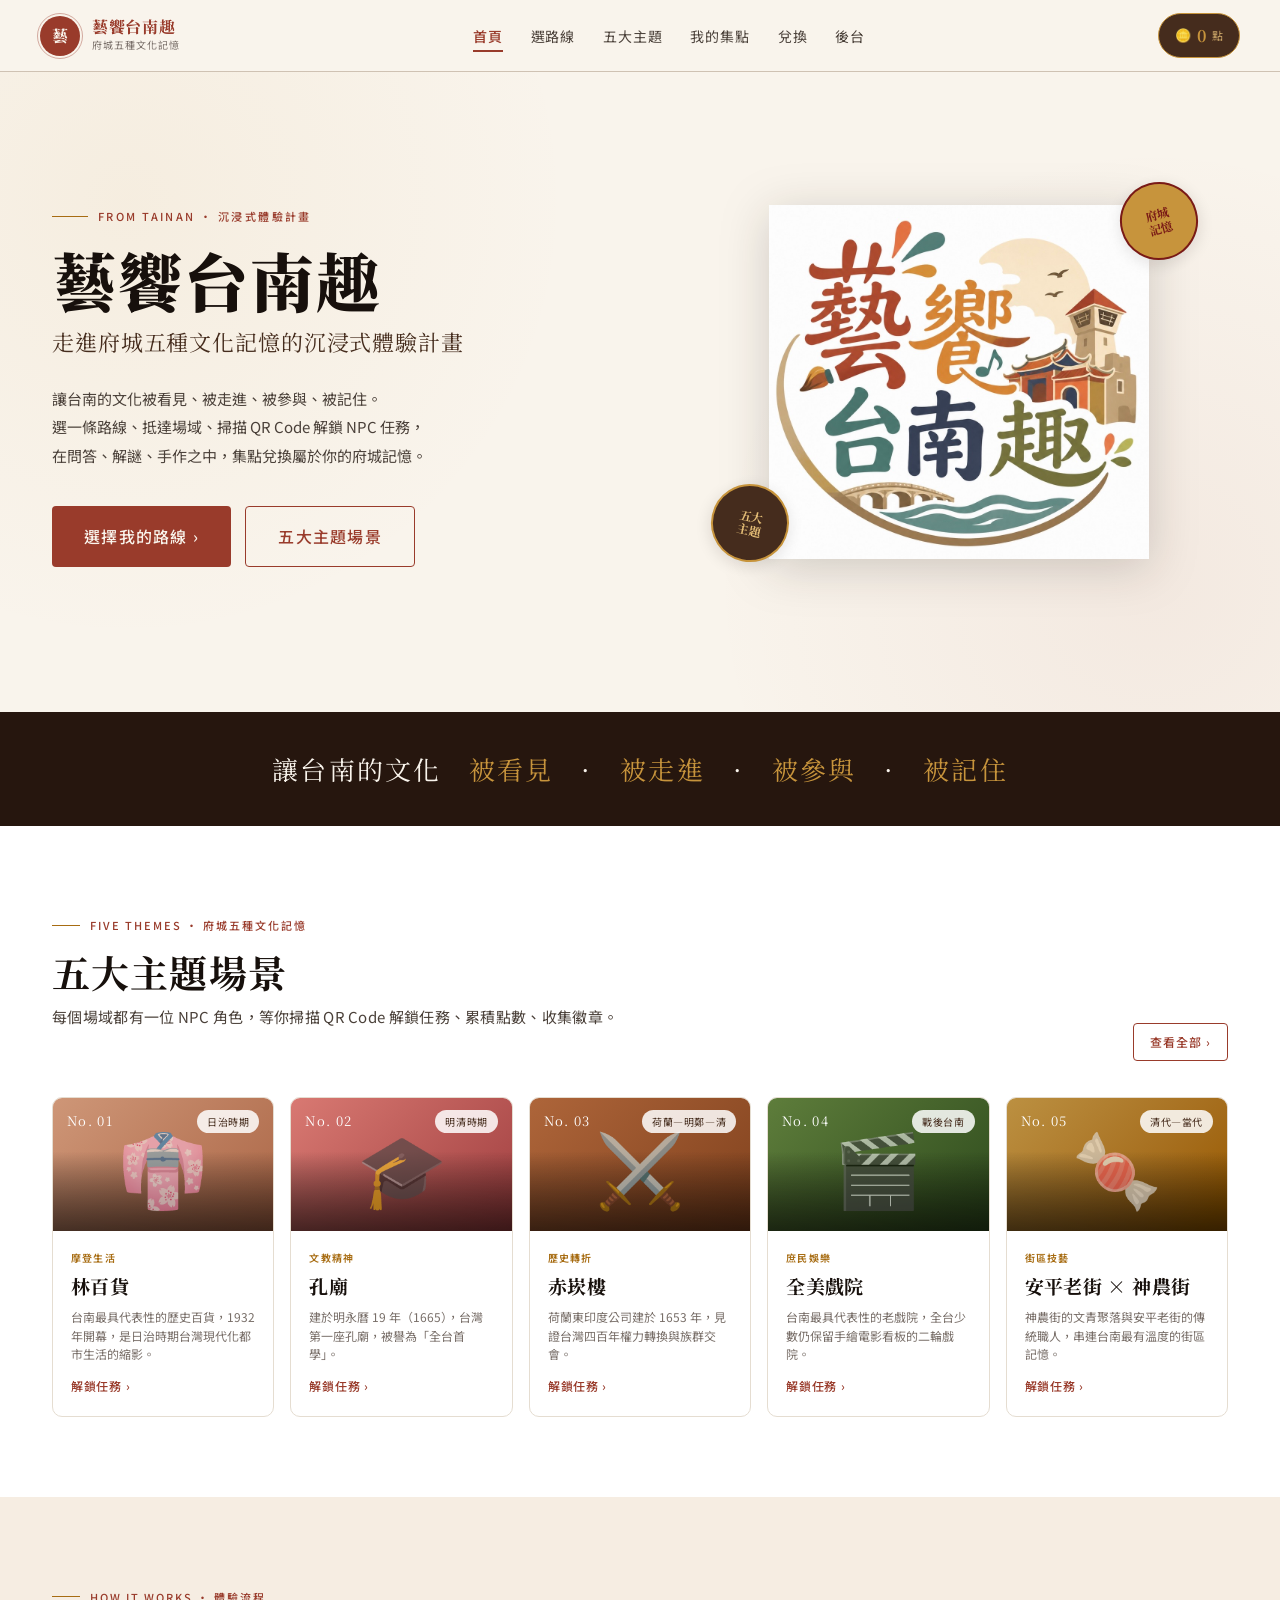
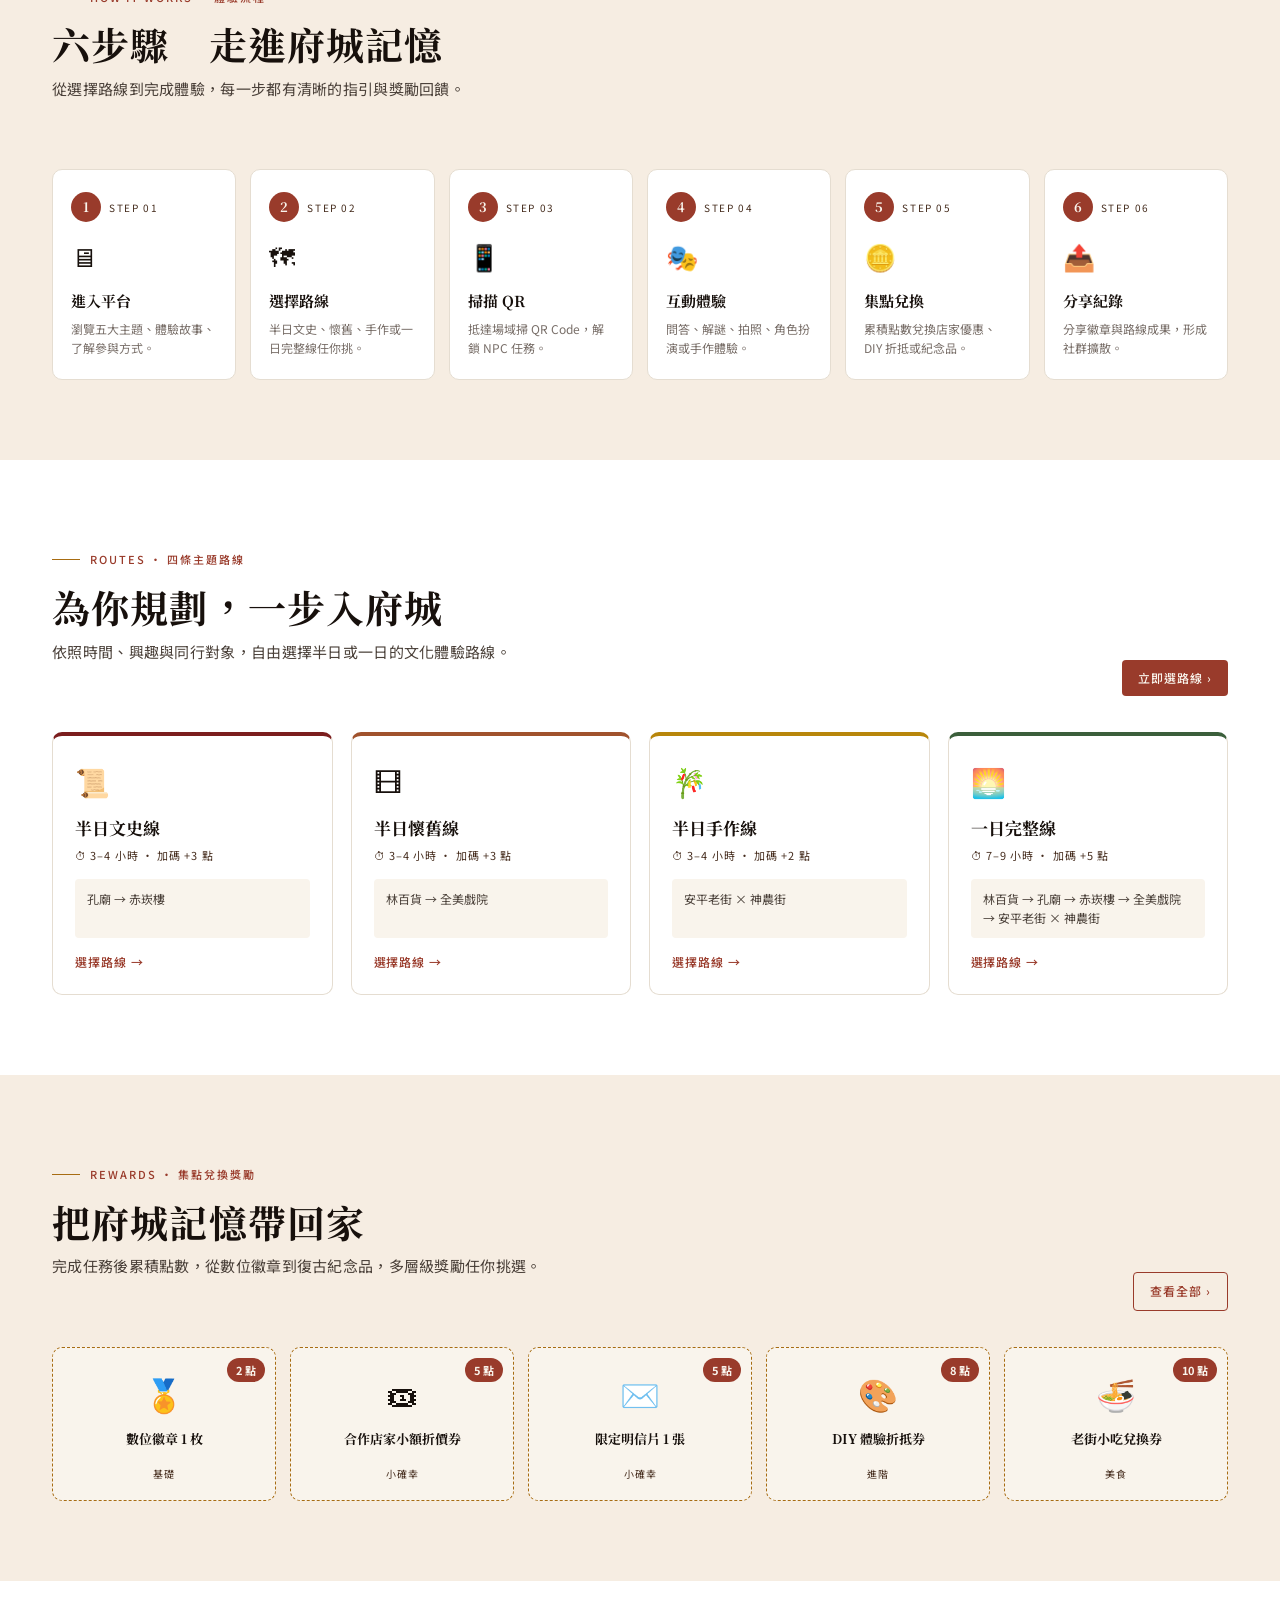
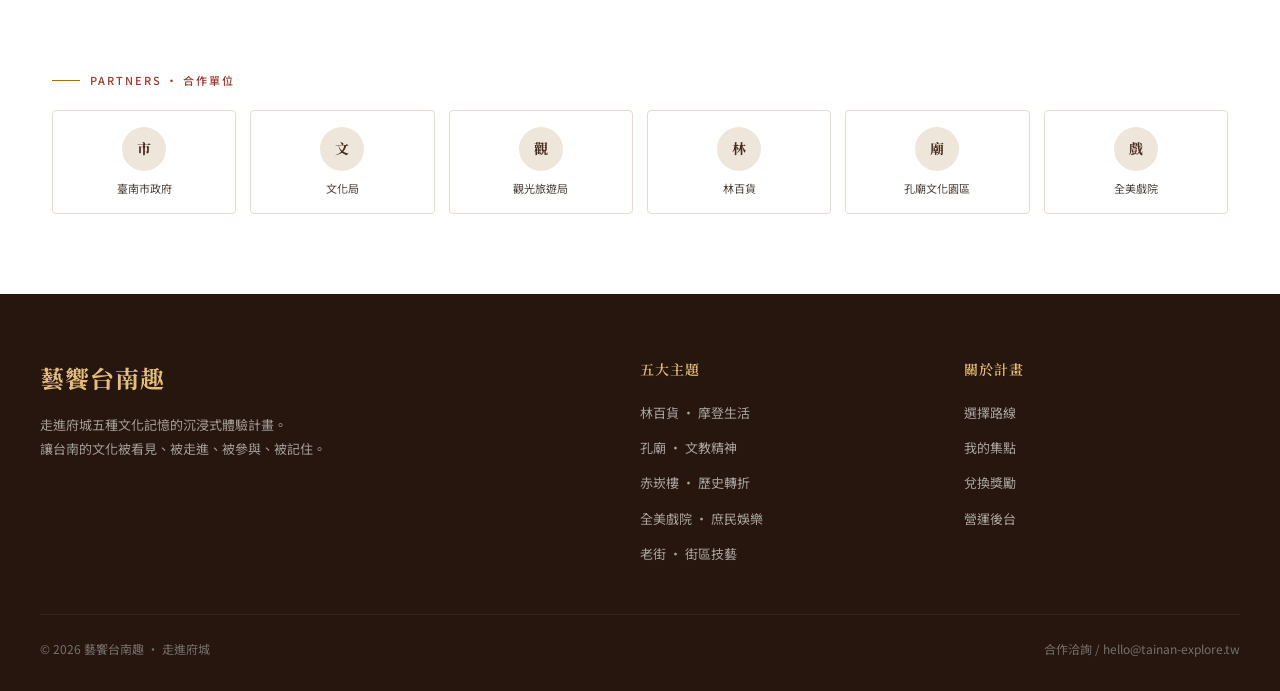
==== commit 490b854b: "feat: 標題改為藝饗台南趣，Hero 換成品牌 Logo" ====
--- a/index.html
+++ b/index.html
@@ -3,14 +3,14 @@
 <head>
 <meta charset="UTF-8">
 <meta name="viewport" content="width=device-width, initial-scale=1.0">
-<title>藝饗台南 2.0 — 走進府城五種文化記憶</title>
+<title>藝饗台南趣 — 走進府城五種文化記憶</title>
 <link rel="preconnect" href="https://fonts.googleapis.com">
 <link rel="preconnect" href="https://fonts.gstatic.com" crossorigin>
 <link href="https://fonts.googleapis.com/css2?family=Noto+Serif+TC:wght@400;500;600;700;900&family=Noto+Sans+TC:wght@300;400;500;700&display=swap" rel="stylesheet">
 
 <style>
 /* ============================================================
-   藝饗台南 2.0 — 全域樣式
+   藝饗台南趣 — 全域樣式
    米白 / 磚紅 / 深咖啡 / 墨綠 / 暖金
    ============================================================ */
 
@@ -577,6 +577,22 @@
   50%       { transform: translate(-50%,-50%) scale(1.015); }
 }
 .hero-circle { animation: pulse 4s ease-in-out infinite; }
+
+.hero-logo-wrap {
+  position: absolute;
+  top: 50%; left: 50%;
+  transform: translate(-50%, -50%);
+  width: 380px; height: 380px;
+  display: flex; align-items: center; justify-content: center;
+  filter: drop-shadow(0 8px 24px oklch(18% 0.01 55 / 0.18));
+}
+.hero-logo-img {
+  width: 100%; height: 100%;
+  object-fit: contain;
+}
+@media (max-width: 980px) {
+  .hero-logo-wrap { width: 280px; height: 280px; }
+}
 </style>
 </head>
 <body>
@@ -586,7 +602,7 @@
   <a href="index.html" class="nav-logo">
     <div class="nav-logo-mark">藝</div>
     <div>
-      <div class="nav-logo-title">藝饗台南 <span style="color:var(--gold);">2.0</span></div>
+      <div class="nav-logo-title">藝饗台南趣</div>
       <div class="nav-logo-sub">府城五種文化記憶</div>
     </div>
   </a>
@@ -611,9 +627,7 @@
   <div class="hero-inner">
     <div>
       <div class="hero-eyebrow">FROM TAINAN · 沉浸式體驗計畫</div>
-      <h1 class="hero-title">
-        藝饗台南 <span class="version">2.0</span>
-      </h1>
+      <h1 class="hero-title">藝饗台南趣</h1>
       <div class="hero-subtitle">走進府城五種文化記憶的沉浸式體驗計畫</div>
       <p class="hero-slogan">
         讓台南的文化被看見、被走進、被參與、被記住。<br>
@@ -626,9 +640,8 @@
       </div>
     </div>
     <div class="hero-visual">
-      <div class="hero-circle">
-        <div class="hero-circle-text-cn">藝饗台南</div>
-        <div class="hero-circle-text-en">TAINAN · 2026 · CULTURE</div>
+      <div class="hero-logo-wrap">
+        <img src="logo.jpg" alt="藝饗台南趣 Logo" class="hero-logo-img">
       </div>
       <div class="hero-stamp hero-stamp-1">府城<br>記憶</div>
       <div class="hero-stamp hero-stamp-2">五大<br>主題</div>
@@ -760,7 +773,7 @@
 <footer class="footer">
   <div class="footer-inner">
     <div>
-      <div class="footer-logo">藝饗台南 2.0</div>
+      <div class="footer-logo">藝饗台南趣</div>
       <div class="footer-desc">走進府城五種文化記憶的沉浸式體驗計畫。<br>讓台南的文化被看見、被走進、被參與、被記住。</div>
     </div>
     <div class="footer-col">
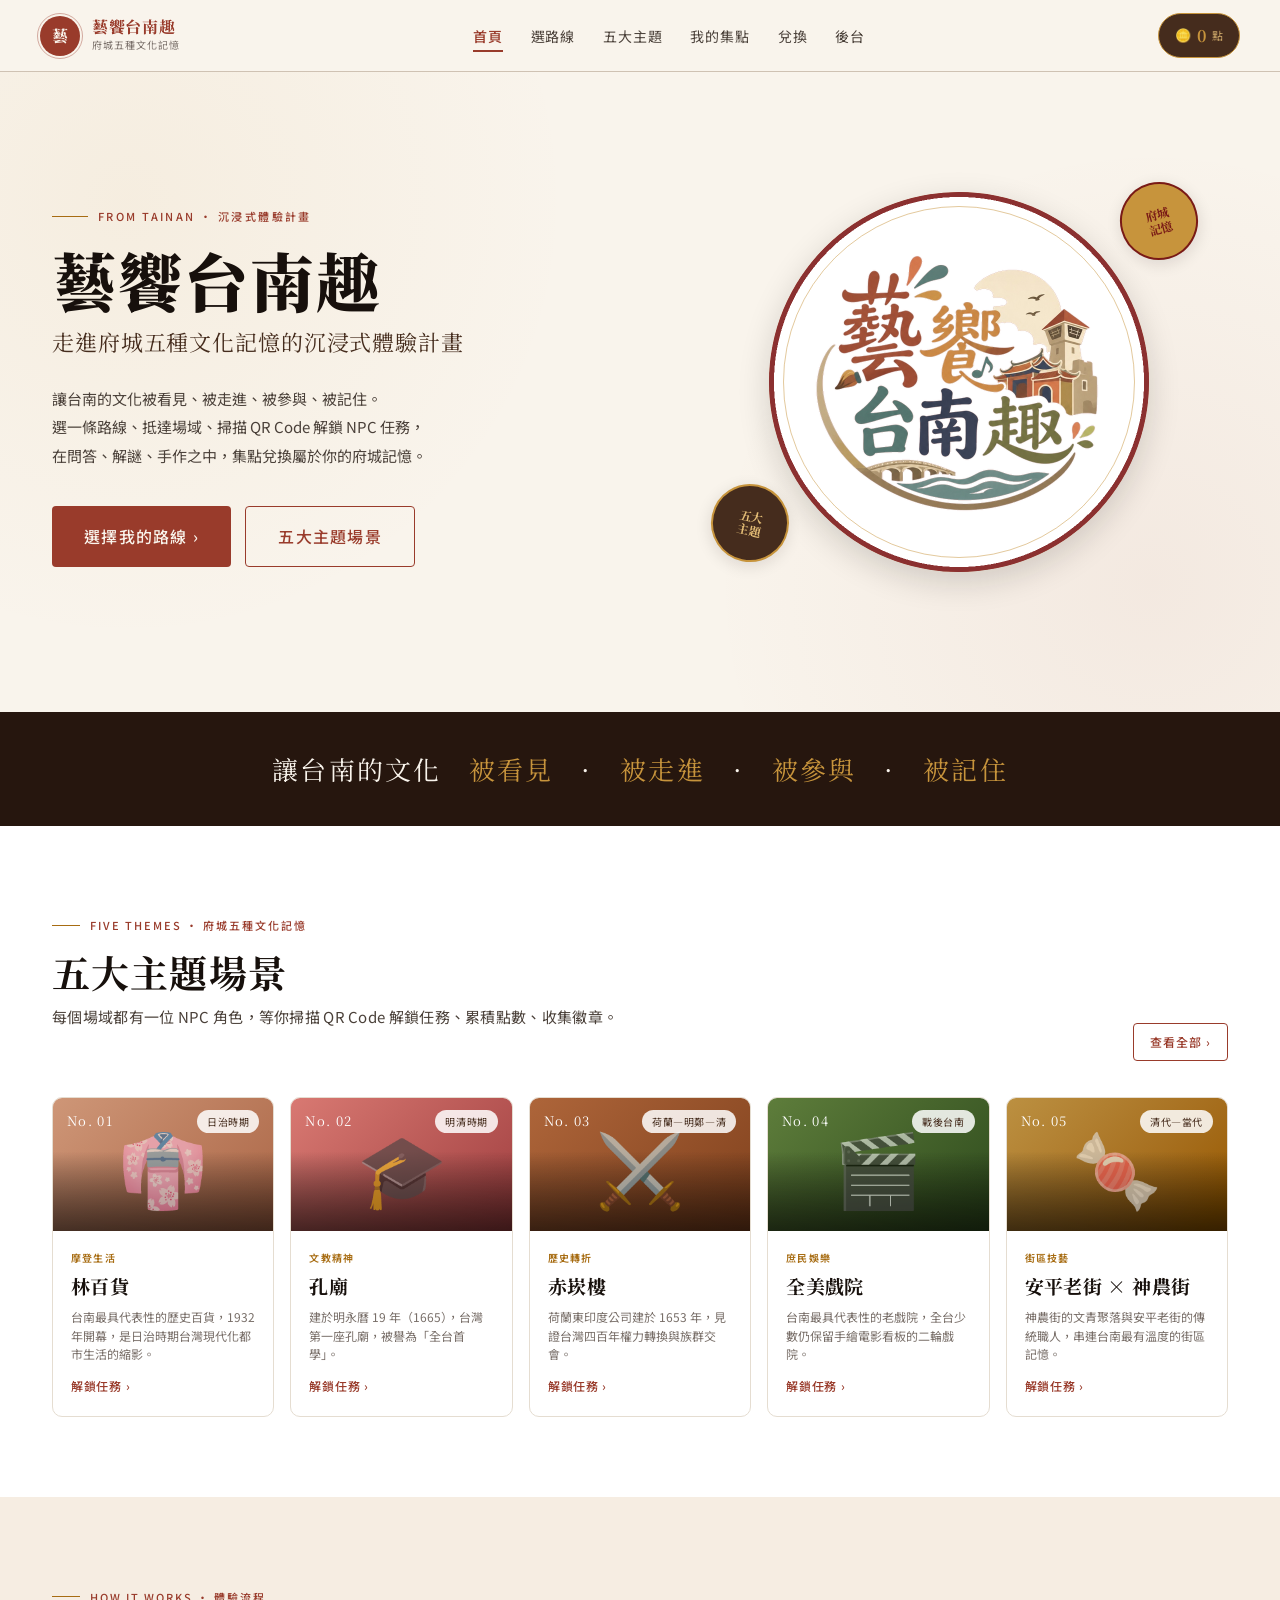
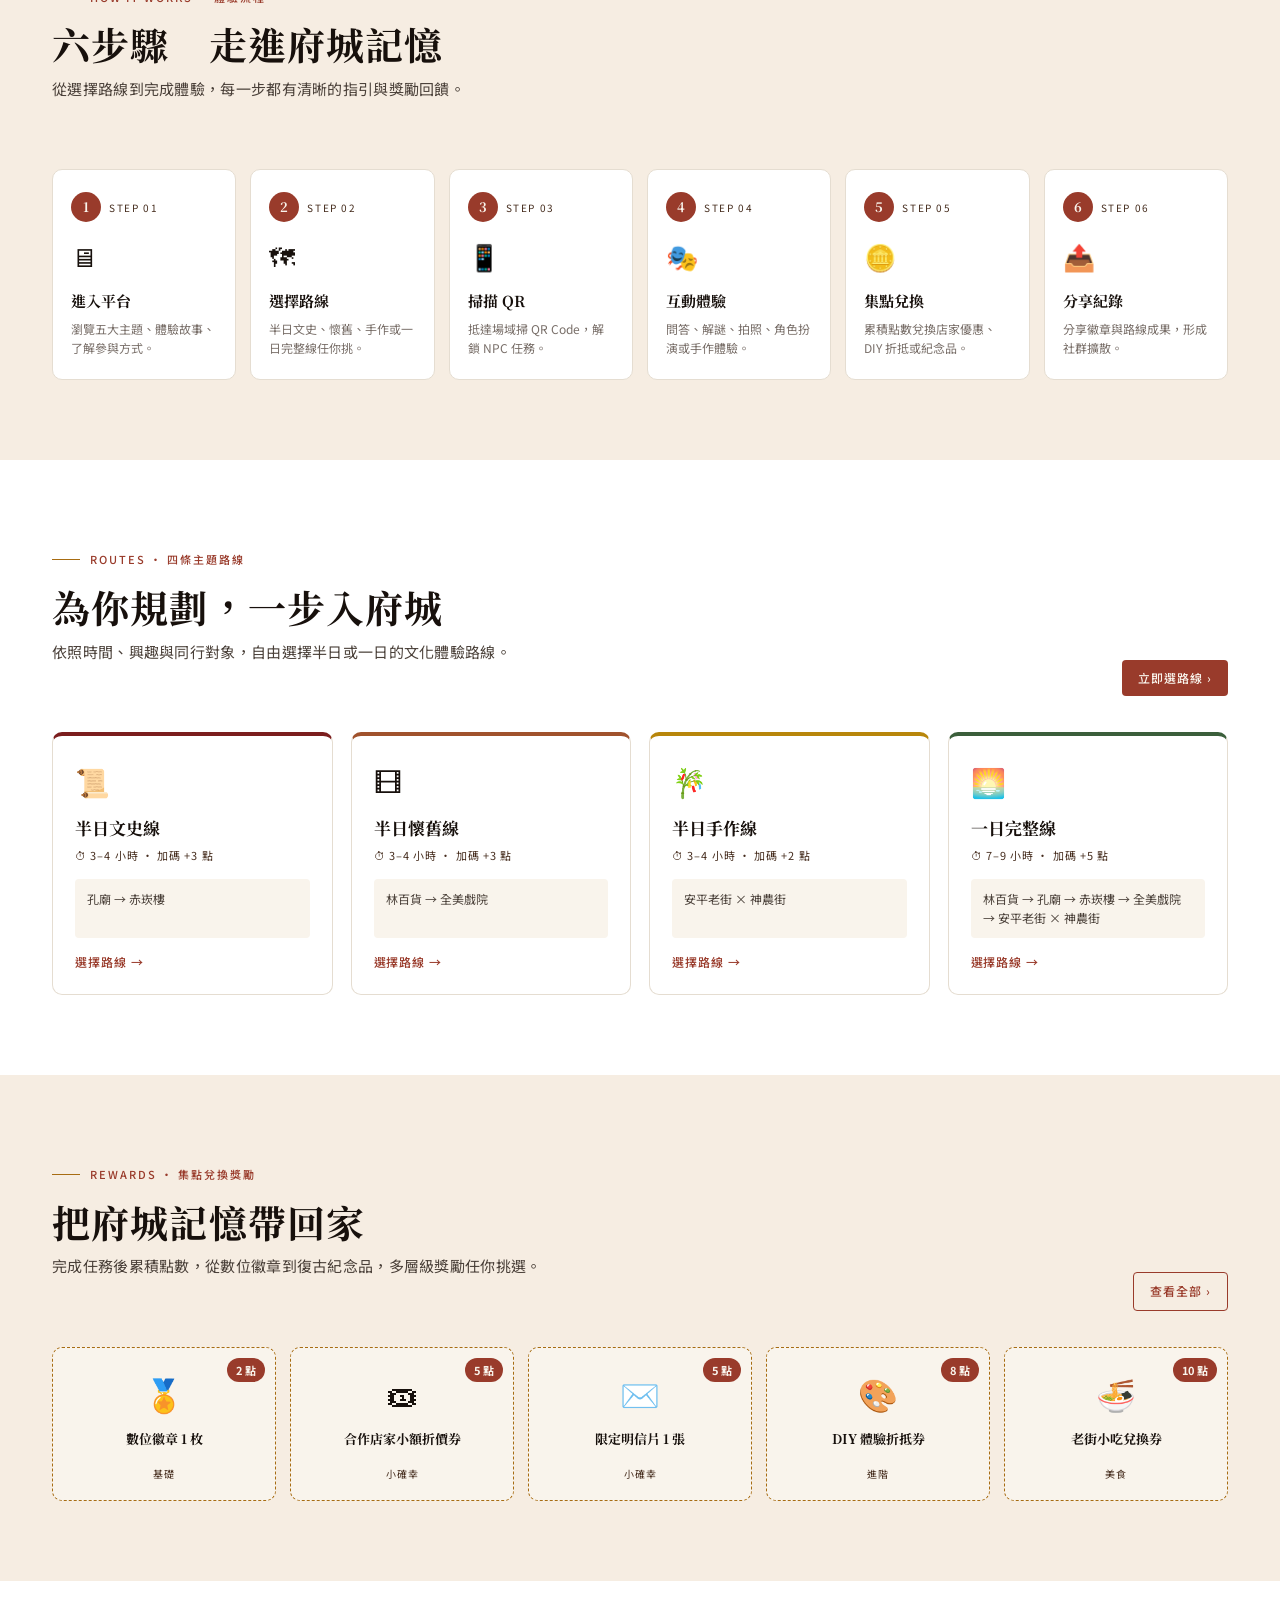
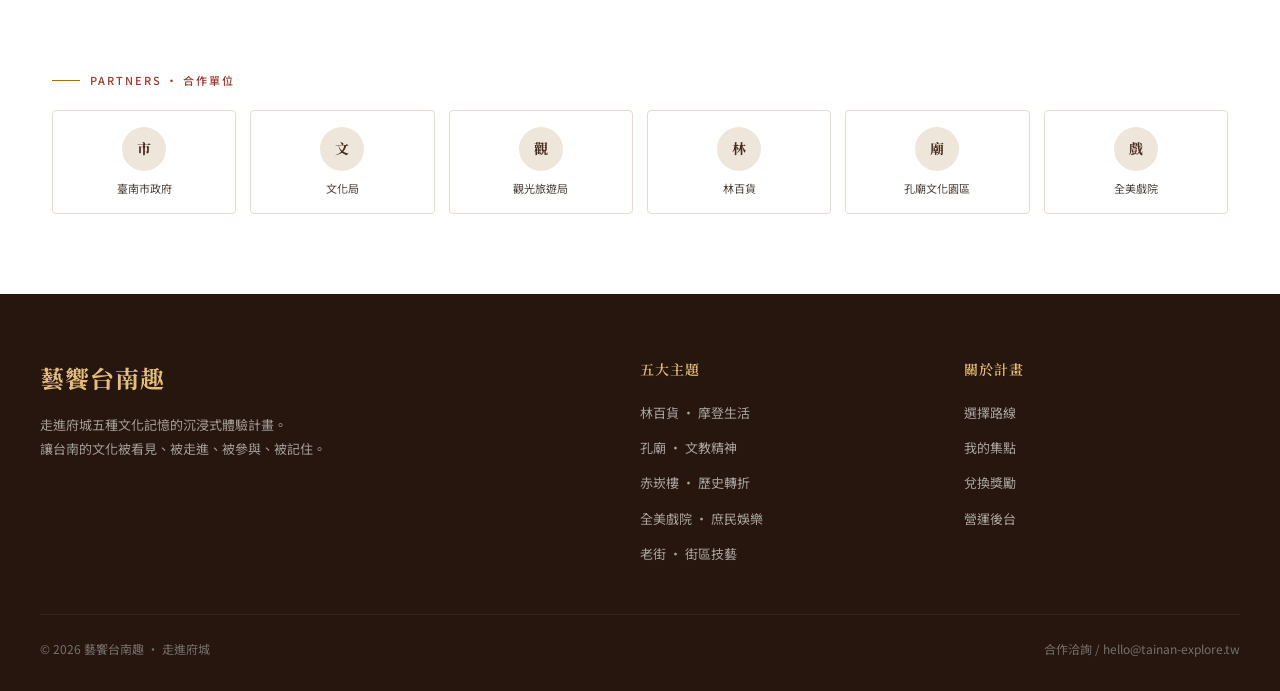
==== commit 26a609b7: "feat: logo 去背置入磚紅圓圈，白色底填充" ====
--- a/index.html
+++ b/index.html
@@ -640,8 +640,8 @@
       </div>
     </div>
     <div class="hero-visual">
-      <div class="hero-logo-wrap">
-        <img src="logo.jpg" alt="藝饗台南趣 Logo" class="hero-logo-img">
+      <div class="hero-circle" style="background:var(--brick);overflow:hidden;">
+        <img src="logo_circle.png" alt="藝饗台南趣 Logo" style="width:100%;height:100%;object-fit:cover;border-radius:50%;">
       </div>
       <div class="hero-stamp hero-stamp-1">府城<br>記憶</div>
       <div class="hero-stamp hero-stamp-2">五大<br>主題</div>
